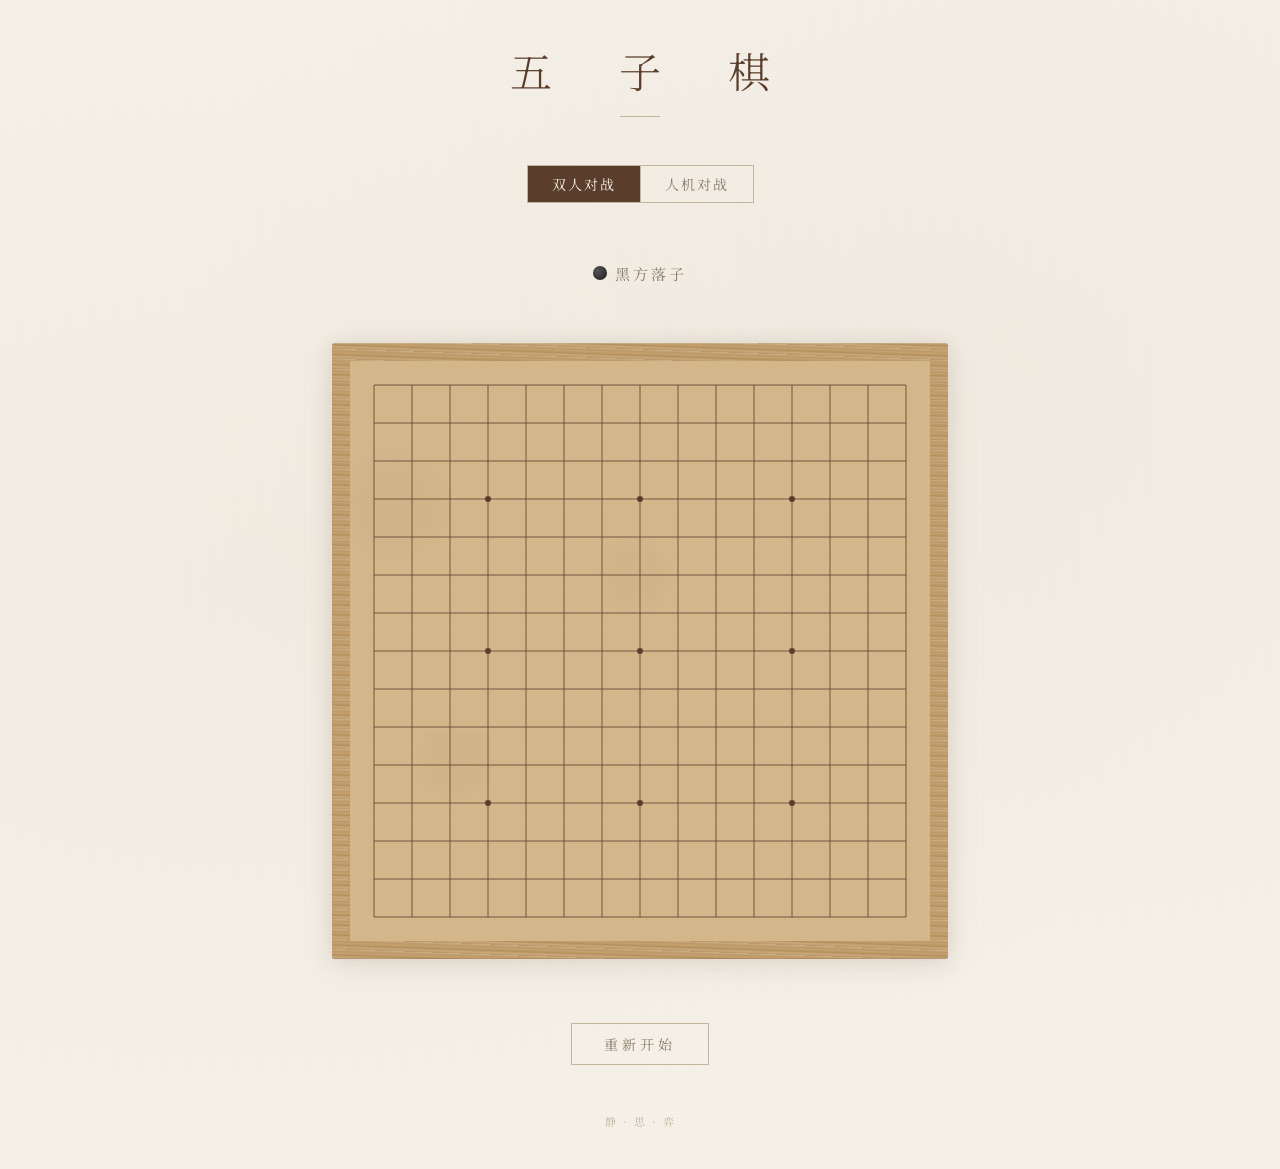
==== design-a.html @ 32b2c245 "添加3种设计风格：东方极简/瑞士网格/现代科技" ====
<!DOCTYPE html>
<html lang="zh-CN">
<head>
<meta charset="UTF-8">
<meta name="viewport" content="width=device-width, initial-scale=1.0">
<title>五子棋</title>
<link href="https://fonts.googleapis.com/css2?family=Noto+Serif+SC:wght@300;400;600&display=swap" rel="stylesheet">
<style>
  *, *::before, *::after { margin: 0; padding: 0; box-sizing: border-box; }

  @keyframes fadeIn {
    from { opacity: 0; transform: translateY(8px); }
    to { opacity: 1; transform: translateY(0); }
  }

  body {
    min-height: 100vh;
    display: flex;
    flex-direction: column;
    align-items: center;
    justify-content: center;
    font-family: 'Noto Serif SC', 'Source Han Serif SC', 'SimSun', serif;
    color: #5a3e2b;
    /* warm rice-paper / xuan paper background */
    background-color: #f5f0e8;
    background-image:
      /* subtle paper fiber texture */
      repeating-linear-gradient(
        0deg,
        transparent,
        transparent 3px,
        rgba(90, 62, 43, 0.008) 3px,
        rgba(90, 62, 43, 0.008) 4px
      ),
      repeating-linear-gradient(
        90deg,
        transparent,
        transparent 5px,
        rgba(90, 62, 43, 0.006) 5px,
        rgba(90, 62, 43, 0.006) 6px
      ),
      /* faint grain */
      radial-gradient(ellipse at 20% 50%, rgba(200, 180, 150, 0.08) 0%, transparent 70%),
      radial-gradient(ellipse at 80% 30%, rgba(180, 160, 130, 0.06) 0%, transparent 60%);
    padding: 40px 20px;
    overflow-x: hidden;
  }

  /* ---- Title ---- */
  .title {
    font-size: 42px;
    font-weight: 300;
    letter-spacing: 28px;
    margin-bottom: 48px;
    color: #5a3e2b;
    text-indent: 28px; /* compensate letter-spacing on last char */
    animation: fadeIn 0.8s ease;
    user-select: none;
    position: relative;
  }
  .title::after {
    content: '';
    display: block;
    width: 40px;
    height: 1px;
    background: #c4b69c;
    margin: 16px auto 0;
  }

  /* ---- Controls ---- */
  .controls {
    display: flex;
    flex-direction: column;
    align-items: center;
    gap: 20px;
    margin-bottom: 36px;
    animation: fadeIn 0.8s ease 0.15s both;
  }

  /* tab-style mode selector */
  .mode-tabs {
    display: flex;
    gap: 0;
    border: 1px solid #c4b69c;
  }
  .mode-tabs button {
    background: transparent;
    border: none;
    padding: 8px 24px;
    font-family: inherit;
    font-size: 14px;
    color: #8a7b6a;
    cursor: pointer;
    letter-spacing: 2px;
    transition: background 0.3s, color 0.3s;
  }
  .mode-tabs button + button {
    border-left: 1px solid #c4b69c;
  }
  .mode-tabs button.active {
    background: #5a3e2b;
    color: #f5f0e8;
  }
  .mode-tabs button:hover:not(.active) {
    background: rgba(90, 62, 43, 0.06);
  }

  .sub-controls {
    display: flex;
    gap: 24px;
    align-items: center;
  }

  select {
    font-family: inherit;
    font-size: 13px;
    color: #5a3e2b;
    background: transparent;
    border: 1px solid #c4b69c;
    padding: 6px 14px;
    letter-spacing: 1px;
    cursor: pointer;
    appearance: none;
    -webkit-appearance: none;
    background-image: url("data:image/svg+xml,%3Csvg xmlns='http://www.w3.org/2000/svg' width='10' height='6'%3E%3Cpath d='M0 0l5 6 5-6z' fill='%23c4b69c'/%3E%3C/svg%3E");
    background-repeat: no-repeat;
    background-position: right 10px center;
    padding-right: 28px;
    transition: border-color 0.3s;
  }
  select:hover { border-color: #8a7b6a; }
  select:focus { outline: none; border-color: #5a3e2b; }

  /* ---- Status ---- */
  .status {
    font-size: 15px;
    font-weight: 400;
    letter-spacing: 3px;
    color: #8a7b6a;
    height: 28px;
    display: flex;
    align-items: center;
    gap: 8px;
    margin-bottom: 28px;
    animation: fadeIn 0.8s ease 0.25s both;
    user-select: none;
  }
  .status .stone-dot {
    width: 14px; height: 14px; border-radius: 50%; display: inline-block;
  }
  .status .stone-dot.black {
    background: radial-gradient(circle at 35% 35%, #555, #1a1a1a);
  }
  .status .stone-dot.white {
    background: radial-gradient(circle at 35% 35%, #fff, #ccc);
    border: 1px solid #c4b69c;
  }
  .status.game-over {
    color: #5a3e2b;
    font-weight: 600;
  }

  /* ---- Board ---- */
  .board-container {
    position: relative;
    padding: 28px;
    animation: fadeIn 0.8s ease 0.35s both;
  }
  /* wood grain border */
  .board-frame {
    padding: 18px;
    background:
      /* horizontal wood grain */
      repeating-linear-gradient(
        2deg,
        #b8956a,
        #c9a87a 2px,
        #b5905f 4px,
        #c4a070 6px,
        #be9868 8px,
        #cbb085 10px
      );
    border-radius: 2px;
    box-shadow:
      0 2px 20px rgba(90, 62, 43, 0.12),
      0 8px 40px rgba(90, 62, 43, 0.06),
      inset 0 1px 0 rgba(255,255,255,0.15),
      inset 0 -1px 0 rgba(0,0,0,0.08);
  }

  canvas {
    display: block;
    cursor: pointer;
    border-radius: 1px;
  }

  /* ---- Restart button ---- */
  .restart-btn {
    margin-top: 36px;
    padding: 10px 32px;
    font-family: inherit;
    font-size: 14px;
    letter-spacing: 4px;
    color: #8a7b6a;
    background: transparent;
    border: 1px solid #c4b69c;
    cursor: pointer;
    transition: color 0.3s, border-color 0.3s;
    animation: fadeIn 0.8s ease 0.45s both;
  }
  .restart-btn:hover {
    color: #5a3e2b;
    border-color: #5a3e2b;
  }

  /* ---- Footer whisper ---- */
  .footer {
    margin-top: 48px;
    font-size: 11px;
    letter-spacing: 2px;
    color: #c4b69c;
    animation: fadeIn 0.8s ease 0.55s both;
    user-select: none;
  }
</style>
</head>
<body>

<div class="title">五 子 棋</div>

<div class="controls">
  <div class="mode-tabs" id="modeTabs">
    <button class="active" data-mode="pvp">双人对战</button>
    <button data-mode="pvc">人机对战</button>
  </div>
  <div class="sub-controls">
    <select id="diffSelect">
      <option value="easy">简单</option>
      <option value="medium" selected>普通</option>
      <option value="hard">困难</option>
    </select>
    <select id="colorSelect">
      <option value="1" selected>执黑先手</option>
      <option value="2">执白后手</option>
    </select>
  </div>
</div>

<div class="status" id="status"><span class="stone-dot black"></span> 黑方落子</div>

<div class="board-container">
  <div class="board-frame">
    <canvas id="board"></canvas>
  </div>
</div>

<button class="restart-btn" id="restartBtn">重新开始</button>

<div class="footer">静 · 思 · 弈</div>

<script>
// ========== Constants ==========
const SIZE = 15, CELL = 38, PAD = 24, STONE_R = 16;
const canvas = document.getElementById('board');
const ctx = canvas.getContext('2d');
const total = CELL * (SIZE - 1) + PAD * 2;
canvas.width = canvas.height = total;

let grid, currentPlayer, gameOver, winLine, hover, aiThinking;

// ========== UI Helpers ==========
function getMode() {
  const active = document.querySelector('.mode-tabs button.active');
  return active ? active.dataset.mode : 'pvp';
}
function getDiff() { return document.getElementById('diffSelect').value; }
function getPlayerColor() { return +document.getElementById('colorSelect').value; }
function getAiColor() { return 3 - getPlayerColor(); }

// Tab mode selector
document.getElementById('modeTabs').addEventListener('click', e => {
  const btn = e.target.closest('button[data-mode]');
  if (!btn) return;
  document.querySelectorAll('.mode-tabs button').forEach(b => b.classList.remove('active'));
  btn.classList.add('active');
  resetGame();
});

document.getElementById('restartBtn').addEventListener('click', resetGame);
document.getElementById('diffSelect').addEventListener('change', resetGame);
document.getElementById('colorSelect').addEventListener('change', resetGame);

function updateModeUI() {
  const isPvc = getMode() === 'pvc';
  document.getElementById('diffSelect').style.display = isPvc ? '' : 'none';
  document.getElementById('colorSelect').style.display = isPvc ? '' : 'none';
}

function updateStatus(msg) {
  const el = document.getElementById('status');
  el.classList.remove('game-over');
  if (msg) {
    el.innerHTML = msg;
    el.classList.add('game-over');
    return;
  }
  const cls = currentPlayer === 1 ? 'black' : 'white';
  const name = currentPlayer === 1 ? '黑方' : '白方';
  el.innerHTML = `<span class="stone-dot ${cls}"></span> ${name}落子`;
}

// ========== Drawing ==========
// Pre-render wood grain board background
function createBoardBg() {
  const bg = document.createElement('canvas');
  bg.width = bg.height = total;
  const bx = bg.getContext('2d');
  // warm wood tone
  bx.fillStyle = '#d4b88c';
  bx.fillRect(0, 0, total, total);
  // grain lines
  for (let y = 0; y < total; y += 2) {
    bx.fillStyle = `rgba(160,120,70,${0.02 + Math.random() * 0.03})`;
    bx.fillRect(0, y, total, 1);
  }
  // knot-like circles (very subtle)
  for (let i = 0; i < 3; i++) {
    const kx = Math.random() * total, ky = Math.random() * total;
    const g = bx.createRadialGradient(kx, ky, 0, kx, ky, 40 + Math.random() * 30);
    g.addColorStop(0, 'rgba(140,100,50,0.04)');
    g.addColorStop(1, 'transparent');
    bx.fillStyle = g;
    bx.fillRect(0, 0, total, total);
  }
  return bg;
}
const boardBg = createBoardBg();

function draw() {
  // board background
  ctx.drawImage(boardBg, 0, 0);

  // grid lines - deep sienna
  ctx.strokeStyle = '#5a3e2b';
  ctx.lineWidth = 0.8;
  for (let i = 0; i < SIZE; i++) {
    const p = PAD + i * CELL;
    ctx.beginPath(); ctx.moveTo(PAD, p); ctx.lineTo(PAD + (SIZE - 1) * CELL, p); ctx.stroke();
    ctx.beginPath(); ctx.moveTo(p, PAD); ctx.lineTo(p, PAD + (SIZE - 1) * CELL); ctx.stroke();
  }

  // star points (hoshi)
  const stars = [3, 7, 11];
  ctx.fillStyle = '#5a3e2b';
  for (const r of stars) for (const c of stars) {
    ctx.beginPath();
    ctx.arc(PAD + c * CELL, PAD + r * CELL, 3, 0, Math.PI * 2);
    ctx.fill();
  }

  // stones
  for (let r = 0; r < SIZE; r++) for (let c = 0; c < SIZE; c++) {
    if (grid[r][c]) drawStone(r, c, grid[r][c], 1);
  }

  // hover preview - ink wash effect
  if (hover && !gameOver && !aiThinking && grid[hover.r][hover.c] === 0) {
    const isPvc = getMode() === 'pvc';
    const showHover = !isPvc || currentPlayer === getPlayerColor();
    if (showHover) {
      const x = PAD + hover.c * CELL, y = PAD + hover.r * CELL;
      // ink wash circle
      const g = ctx.createRadialGradient(x, y, 0, x, y, STONE_R + 4);
      if (currentPlayer === 1) {
        g.addColorStop(0, 'rgba(30, 25, 20, 0.18)');
        g.addColorStop(0.6, 'rgba(30, 25, 20, 0.08)');
        g.addColorStop(1, 'rgba(30, 25, 20, 0)');
      } else {
        g.addColorStop(0, 'rgba(220, 210, 195, 0.3)');
        g.addColorStop(0.6, 'rgba(220, 210, 195, 0.12)');
        g.addColorStop(1, 'rgba(220, 210, 195, 0)');
      }
      ctx.fillStyle = g;
      ctx.beginPath();
      ctx.arc(x, y, STONE_R + 4, 0, Math.PI * 2);
      ctx.fill();
    }
  }

  // win line - subtle warm highlight
  if (winLine) {
    // highlight winning stones
    for (const { r, c } of winLine) {
      const x = PAD + c * CELL, y = PAD + r * CELL;
      ctx.beginPath();
      ctx.arc(x, y, STONE_R + 3, 0, Math.PI * 2);
      ctx.strokeStyle = 'rgba(180, 130, 70, 0.5)';
      ctx.lineWidth = 2;
      ctx.stroke();
    }
    // connecting line
    ctx.strokeStyle = 'rgba(180, 130, 70, 0.35)';
    ctx.lineWidth = 1.5;
    ctx.setLineDash([4, 4]);
    ctx.beginPath();
    const a = winLine[0], b = winLine[winLine.length - 1];
    ctx.moveTo(PAD + a.c * CELL, PAD + a.r * CELL);
    ctx.lineTo(PAD + b.c * CELL, PAD + b.r * CELL);
    ctx.stroke();
    ctx.setLineDash([]);
  }
}

function drawStone(r, c, player, alpha) {
  const x = PAD + c * CELL, y = PAD + r * CELL;
  ctx.globalAlpha = alpha || 1;

  if (player === 1) {
    // Black stone - ink / jade quality
    const grad = ctx.createRadialGradient(x - 5, y - 5, 1, x + 1, y + 1, STONE_R);
    grad.addColorStop(0, '#4a4a4a');
    grad.addColorStop(0.4, '#2a2a2a');
    grad.addColorStop(0.8, '#1a1a1a');
    grad.addColorStop(1, '#111');
    ctx.beginPath(); ctx.arc(x, y, STONE_R, 0, Math.PI * 2);
    ctx.fillStyle = grad; ctx.fill();
    // jade-like shine
    const shine = ctx.createRadialGradient(x - 6, y - 6, 0, x - 4, y - 4, 8);
    shine.addColorStop(0, 'rgba(255,255,255,0.18)');
    shine.addColorStop(1, 'rgba(255,255,255,0)');
    ctx.fillStyle = shine; ctx.fill();
    // subtle edge
    ctx.strokeStyle = 'rgba(0,0,0,0.3)'; ctx.lineWidth = 0.5; ctx.stroke();
  } else {
    // White stone - warm, creamy
    const grad = ctx.createRadialGradient(x - 5, y - 5, 1, x + 1, y + 1, STONE_R);
    grad.addColorStop(0, '#fefefe');
    grad.addColorStop(0.5, '#f0ebe0');
    grad.addColorStop(1, '#ddd5c5');
    ctx.beginPath(); ctx.arc(x, y, STONE_R, 0, Math.PI * 2);
    ctx.fillStyle = grad; ctx.fill();
    // warm glow
    const glow = ctx.createRadialGradient(x - 5, y - 5, 0, x - 3, y - 3, 9);
    glow.addColorStop(0, 'rgba(255,255,255,0.6)');
    glow.addColorStop(1, 'rgba(255,255,255,0)');
    ctx.fillStyle = glow; ctx.fill();
    // soft edge
    ctx.strokeStyle = 'rgba(160,140,110,0.3)'; ctx.lineWidth = 0.5; ctx.stroke();
  }

  ctx.globalAlpha = 1;
}

// ========== Input ==========
function toGrid(e) {
  const rect = canvas.getBoundingClientRect();
  const mx = (e.clientX - rect.left) * (canvas.width / rect.width);
  const my = (e.clientY - rect.top) * (canvas.height / rect.height);
  const c = Math.round((mx - PAD) / CELL);
  const r = Math.round((my - PAD) / CELL);
  if (r < 0 || r >= SIZE || c < 0 || c >= SIZE) return null;
  return { r, c };
}

canvas.addEventListener('mousemove', e => {
  const g = toGrid(e);
  if ((!g && !hover) || (g && hover && g.r === hover.r && g.c === hover.c)) return;
  hover = g; draw();
});
canvas.addEventListener('mouseleave', () => { hover = null; draw(); });

canvas.addEventListener('click', e => {
  if (gameOver || aiThinking) return;
  const g = toGrid(e);
  if (!g || grid[g.r][g.c]) return;
  if (getMode() === 'pvc' && currentPlayer !== getPlayerColor()) return;
  placeStone(g.r, g.c);
});

// ========== Game Logic ==========
function resetGame() {
  grid = Array.from({ length: SIZE }, () => Array(SIZE).fill(0));
  currentPlayer = 1; gameOver = false; winLine = null; hover = null; aiThinking = false;
  updateModeUI();
  updateStatus();
  draw();
  if (getMode() === 'pvc' && getAiColor() === 1) {
    aiThinking = true;
    setTimeout(aiMove, 300);
  }
}

function placeStone(r, c) {
  grid[r][c] = currentPlayer;
  const win = checkWin(r, c, currentPlayer);
  if (win) {
    gameOver = true; winLine = win;
    const name = currentPlayer === 1 ? '黑方' : '白方';
    const cls = currentPlayer === 1 ? 'black' : 'white';
    const extra = (getMode() === 'pvc' && currentPlayer === getAiColor()) ? '（电脑）' : '';
    updateStatus(`<span class="stone-dot ${cls}"></span> ${name}${extra}获胜`);
  } else if (isBoardFull()) {
    gameOver = true;
    updateStatus('平局');
  } else {
    currentPlayer = 3 - currentPlayer;
  }
  draw();
  if (!gameOver && getMode() === 'pvc' && currentPlayer === getAiColor()) {
    aiThinking = true;
    setTimeout(aiMove, 200);
  }
}

// ========== AI Core ==========
const DIRS = [[0,1],[1,0],[1,1],[1,-1]];

function checkWin(r, c, p) {
  for (const [dr, dc] of DIRS) {
    let cells = [{ r, c }];
    for (const sign of [1, -1]) {
      let nr = r + dr * sign, nc = c + dc * sign;
      while (nr >= 0 && nr < SIZE && nc >= 0 && nc < SIZE && grid[nr][nc] === p) {
        if (sign === 1) cells.push({ r: nr, c: nc }); else cells.unshift({ r: nr, c: nc });
        nr += dr * sign; nc += dc * sign;
      }
    }
    if (cells.length >= 5) return cells;
  }
  return null;
}

function isBoardFull() {
  return grid.every(row => row.every(v => v !== 0));
}

function scoreLine(g, p) {
  const opp = 3 - p;
  let score = 0;
  for (const [dr, dc] of DIRS) {
    for (let r = 0; r < SIZE; r++) {
      for (let c = 0; c < SIZE; c++) {
        let mine = 0, blocked = false;
        for (let i = 0; i < 5; i++) {
          const nr = r + dr * i, nc = c + dc * i;
          if (nr < 0 || nr >= SIZE || nc < 0 || nc >= SIZE) { blocked = true; break; }
          if (g[nr][nc] === p) mine++;
          else if (g[nr][nc] === opp) { blocked = true; break; }
        }
        if (blocked || mine === 0) continue;
        const beforeR = r - dr, beforeC = c - dc;
        const afterR = r + dr * 5, afterC = c + dc * 5;
        const beforeOpen = beforeR >= 0 && beforeR < SIZE && beforeC >= 0 && beforeC < SIZE && g[beforeR][beforeC] === 0;
        const afterOpen = afterR >= 0 && afterR < SIZE && afterC >= 0 && afterC < SIZE && g[afterR][afterC] === 0;
        if (!beforeOpen && !afterOpen) continue;
        const openEnds = (beforeOpen ? 1 : 0) + (afterOpen ? 1 : 0);
        score += patternScore(mine, openEnds);
      }
    }
  }
  return score;
}

function patternScore(count, openEnds) {
  if (count >= 5) return 1000000;
  if (count === 4) return openEnds === 2 ? 500000 : 50000;
  if (count === 3) return openEnds === 2 ? 50000 : 5000;
  if (count === 2) return openEnds === 2 ? 5000 : 500;
  if (count === 1) return openEnds === 2 ? 500 : 50;
  return 0;
}

function evaluate(aiColor) {
  const humanColor = 3 - aiColor;
  return scoreLine(grid, aiColor) - scoreLine(grid, humanColor) * 1.2;
}

function getCandidates(range) {
  const candidates = new Set();
  let hasStone = false;
  for (let r = 0; r < SIZE; r++) for (let c = 0; c < SIZE; c++) {
    if (grid[r][c]) {
      hasStone = true;
      for (let dr = -range; dr <= range; dr++) for (let dc = -range; dc <= range; dc++) {
        const nr = r + dr, nc = c + dc;
        if (nr >= 0 && nr < SIZE && nc >= 0 && nc < SIZE && grid[nr][nc] === 0) {
          candidates.add(nr * SIZE + nc);
        }
      }
    }
  }
  if (!hasStone) return [{ r: 7, c: 7 }];
  return [...candidates].map(idx => ({ r: Math.floor(idx / SIZE), c: idx % SIZE }));
}

function quickScore(r, c, aiColor) {
  grid[r][c] = aiColor;
  const atk = scoreLine(grid, aiColor);
  grid[r][c] = 3 - aiColor;
  const def = scoreLine(grid, 3 - aiColor);
  grid[r][c] = 0;
  return atk + def;
}

function minimax(depth, alpha, beta, isMaximizing, aiColor) {
  if (depth === 0) return evaluate(aiColor);
  const candidates = getCandidates(1);
  if (candidates.length === 0) return evaluate(aiColor);

  candidates.sort((a, b) =>
    quickScore(b.r, b.c, aiColor) - quickScore(a.r, a.c, aiColor)
  );
  const limit = depth >= 2 ? 12 : 20;
  const moves = candidates.slice(0, limit);

  if (isMaximizing) {
    let maxEval = -Infinity;
    for (const { r, c } of moves) {
      grid[r][c] = aiColor;
      if (checkWin(r, c, aiColor)) { grid[r][c] = 0; return 1000000 + depth; }
      const ev = minimax(depth - 1, alpha, beta, false, aiColor);
      grid[r][c] = 0;
      maxEval = Math.max(maxEval, ev);
      alpha = Math.max(alpha, ev);
      if (beta <= alpha) break;
    }
    return maxEval;
  } else {
    const humanColor = 3 - aiColor;
    let minEval = Infinity;
    for (const { r, c } of moves) {
      grid[r][c] = humanColor;
      if (checkWin(r, c, humanColor)) { grid[r][c] = 0; return -1000000 - depth; }
      const ev = minimax(depth - 1, alpha, beta, true, aiColor);
      grid[r][c] = 0;
      minEval = Math.min(minEval, ev);
      beta = Math.min(beta, ev);
      if (beta <= alpha) break;
    }
    return minEval;
  }
}

function aiMove() {
  const aiColor = getAiColor();
  const diff = getDiff();
  let depth, range;
  if (diff === 'easy') { depth = 1; range = 2; }
  else if (diff === 'medium') { depth = 2; range = 1; }
  else { depth = 3; range = 1; }

  const candidates = getCandidates(range);
  let bestScore = -Infinity, bestMove = candidates[0];

  // check instant win or block
  for (const { r, c } of candidates) {
    grid[r][c] = aiColor;
    if (checkWin(r, c, aiColor)) { grid[r][c] = 0; bestMove = { r, c }; bestScore = Infinity; break; }
    grid[r][c] = 0;
  }
  if (bestScore < Infinity) {
    for (const { r, c } of candidates) {
      grid[r][c] = 3 - aiColor;
      if (checkWin(r, c, 3 - aiColor)) { grid[r][c] = 0; bestMove = { r, c }; break; }
      grid[r][c] = 0;
    }
  }

  if (bestScore < Infinity) {
    candidates.sort((a, b) =>
      quickScore(b.r, b.c, aiColor) - quickScore(a.r, a.c, aiColor)
    );
    const limit = diff === 'hard' ? 15 : (diff === 'medium' ? 12 : 10);
    const moves = candidates.slice(0, limit);

    for (const { r, c } of moves) {
      grid[r][c] = aiColor;
      if (checkWin(r, c, aiColor)) { grid[r][c] = 0; bestMove = { r, c }; break; }
      const score = minimax(depth - 1, -Infinity, Infinity, false, aiColor);
      grid[r][c] = 0;
      if (score > bestScore) { bestScore = score; bestMove = { r, c }; }
    }
  }

  aiThinking = false;
  placeStone(bestMove.r, bestMove.c);
}

// ========== Init ==========
resetGame();
</script>
</body>
</html>
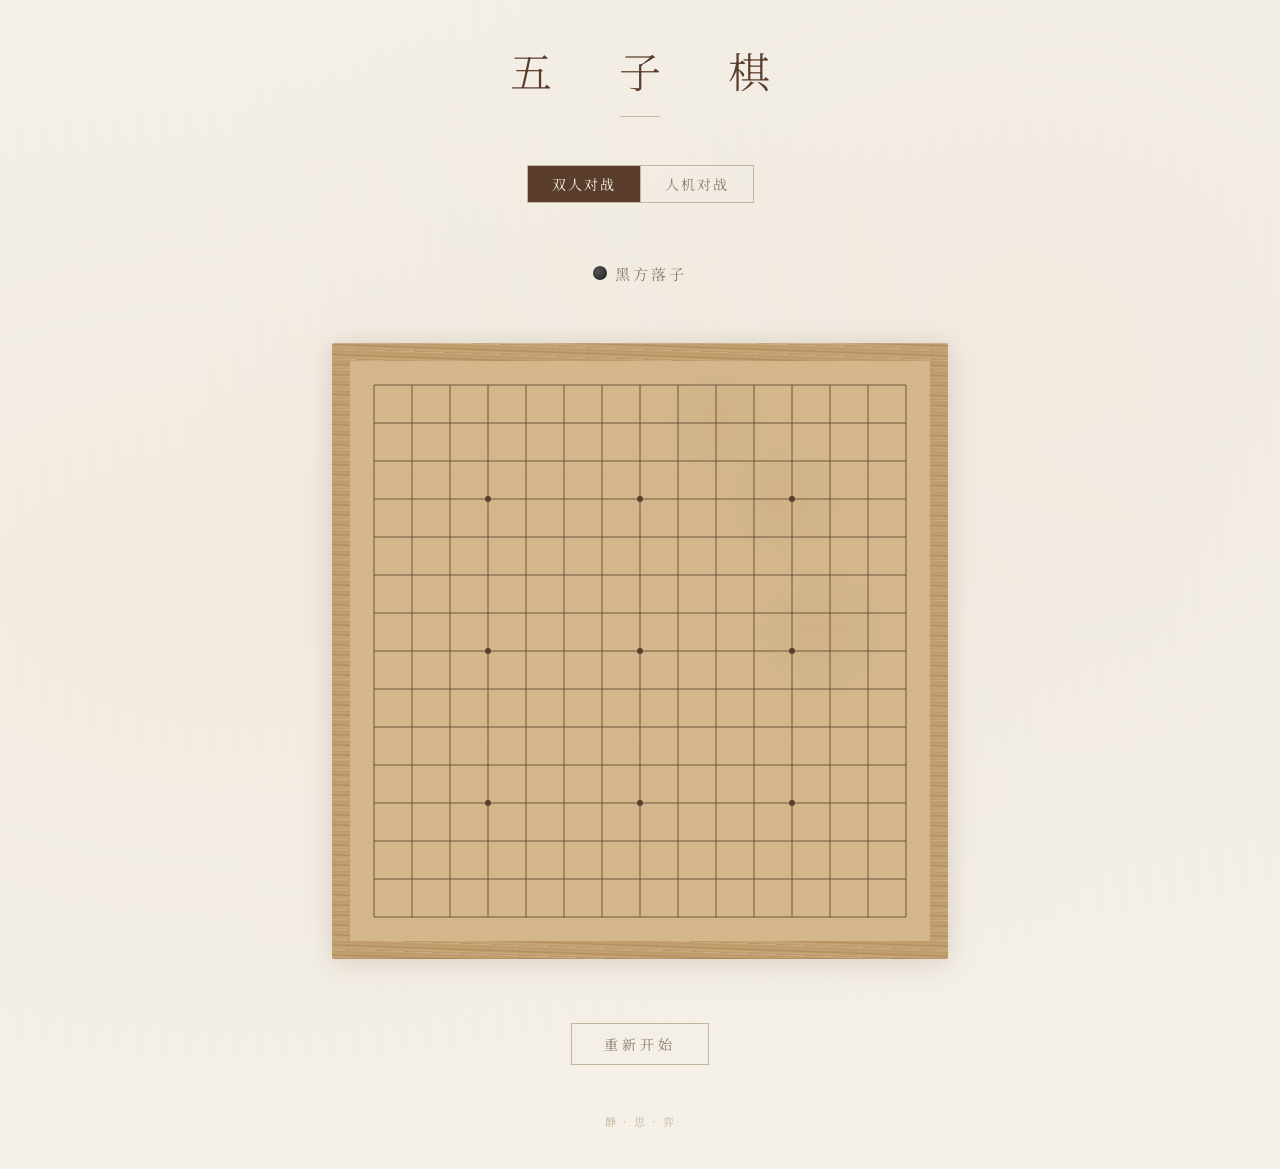
==== commit 1c5e5abe: "增强三个设计方案的胜利动画效果" ====
--- a/design-a.html
+++ b/design-a.html
@@ -267,6 +267,11 @@
 canvas.width = canvas.height = total;
 
 let grid, currentPlayer, gameOver, winLine, hover, aiThinking;
+// Win animation state
+let winAnimStart = 0;       // timestamp when win animation started
+let winParticles = [];       // ink wash particles
+let inkDrops = [];           // ink splatter drops
+let animFrameId = null;      // rAF handle
 
 // ========== UI Helpers ==========
 function getMode() {
@@ -358,9 +363,33 @@
     ctx.fill();
   }
 
-  // stones
+  // stones (with breathing animation for winning stones)
+  const elapsed = winAnimStart ? (Date.now() - winAnimStart) / 1000 : 999;
+  const isAnimActive = winAnimStart && elapsed < 3.5;
+
   for (let r = 0; r < SIZE; r++) for (let c = 0; c < SIZE; c++) {
-    if (grid[r][c]) drawStone(r, c, grid[r][c], 1);
+    if (!grid[r][c]) continue;
+    // Check if this stone is a winning stone for breathing effect
+    let breathScale = 1;
+    if (isAnimActive && winLine) {
+      const idx = winLine.findIndex(s => s.r === r && s.c === c);
+      if (idx >= 0) {
+        const delay = idx * 0.06;
+        const t = Math.max(0, elapsed - delay);
+        breathScale = 1 + 0.12 * Math.sin(t * 3.5 * Math.PI);
+      }
+    }
+    if (breathScale !== 1) {
+      const x = PAD + c * CELL, y = PAD + r * CELL;
+      ctx.save();
+      ctx.translate(x, y);
+      ctx.scale(breathScale, breathScale);
+      ctx.translate(-x, -y);
+      drawStone(r, c, grid[r][c], 1);
+      ctx.restore();
+    } else {
+      drawStone(r, c, grid[r][c], 1);
+    }
   }
 
   // hover preview - ink wash effect
@@ -387,28 +416,210 @@
     }
   }
 
-  // win line - subtle warm highlight
+  // ===== Win animation or static win display =====
   if (winLine) {
-    // highlight winning stones
-    for (const { r, c } of winLine) {
-      const x = PAD + c * CELL, y = PAD + r * CELL;
+    if (isAnimActive) {
+      // 1. Calligraphy line animation (brush stroke from first to last)
+      const lineProgress = Math.min(1, elapsed / 1.2); // 1.2s to draw full line
+      if (lineProgress > 0) {
+        const a = winLine[0], b = winLine[winLine.length - 1];
+        const x1 = PAD + a.c * CELL, y1 = PAD + a.r * CELL;
+        const x2 = PAD + b.c * CELL, y2 = PAD + b.r * CELL;
+        const cx = x1 + (x2 - x1) * lineProgress;
+        const cy = y1 + (y2 - y1) * lineProgress;
+
+        // Main brush stroke
+        ctx.save();
+        ctx.strokeStyle = 'rgba(180, 130, 70, 0.6)';
+        ctx.lineWidth = 3;
+        ctx.lineCap = 'round';
+        ctx.beginPath();
+        ctx.moveTo(x1, y1);
+        ctx.lineTo(cx, cy);
+        ctx.stroke();
+        // Brush tip (thicker at the end, like a real brush)
+        if (lineProgress < 1) {
+          const tipGrad = ctx.createRadialGradient(cx, cy, 0, cx, cy, 5);
+          tipGrad.addColorStop(0, 'rgba(180, 130, 70, 0.7)');
+          tipGrad.addColorStop(1, 'rgba(180, 130, 70, 0)');
+          ctx.fillStyle = tipGrad;
+          ctx.beginPath();
+          ctx.arc(cx, cy, 5, 0, Math.PI * 2);
+          ctx.fill();
+        }
+        ctx.restore();
+      }
+
+      // Highlight winning stones with golden glow
+      for (const { r, c } of winLine) {
+        const x = PAD + c * CELL, y = PAD + r * CELL;
+        const glowAlpha = 0.2 + 0.15 * Math.sin(elapsed * 4);
+        ctx.beginPath();
+        ctx.arc(x, y, STONE_R + 3, 0, Math.PI * 2);
+        ctx.strokeStyle = `rgba(180, 130, 70, ${glowAlpha})`;
+        ctx.lineWidth = 2;
+        ctx.stroke();
+      }
+
+      // 2. Ink particles burst from winning stones
+      updateAndDrawParticles(elapsed);
+
+      // 3. Ink drops splatter
+      updateAndDrawInkDrops(elapsed);
+
+      // 4. Giant "胜" character
+      drawShengCharacter(elapsed);
+
+      // Continue animation loop
+      if (animFrameId) cancelAnimationFrame(animFrameId);
+      animFrameId = requestAnimationFrame(draw);
+    } else {
+      // Static post-animation state: subtle golden highlight
+      for (const { r, c } of winLine) {
+        const x = PAD + c * CELL, y = PAD + r * CELL;
+        ctx.beginPath();
+        ctx.arc(x, y, STONE_R + 3, 0, Math.PI * 2);
+        ctx.strokeStyle = 'rgba(180, 130, 70, 0.4)';
+        ctx.lineWidth = 2;
+        ctx.stroke();
+      }
+      // Thin connecting line
+      const a = winLine[0], b = winLine[winLine.length - 1];
+      ctx.strokeStyle = 'rgba(180, 130, 70, 0.3)';
+      ctx.lineWidth = 1.5;
+      ctx.setLineDash([4, 4]);
       ctx.beginPath();
-      ctx.arc(x, y, STONE_R + 3, 0, Math.PI * 2);
-      ctx.strokeStyle = 'rgba(180, 130, 70, 0.5)';
-      ctx.lineWidth = 2;
+      ctx.moveTo(PAD + a.c * CELL, PAD + a.r * CELL);
+      ctx.lineTo(PAD + b.c * CELL, PAD + b.r * CELL);
       ctx.stroke();
-    }
-    // connecting line
-    ctx.strokeStyle = 'rgba(180, 130, 70, 0.35)';
-    ctx.lineWidth = 1.5;
-    ctx.setLineDash([4, 4]);
+      ctx.setLineDash([]);
+    }
+  }
+}
+
+// ===== Win Animation: Ink Particles =====
+function initWinParticles() {
+  winParticles = [];
+  inkDrops = [];
+  if (!winLine) return;
+
+  // Burst particles from each winning stone
+  for (const { r, c } of winLine) {
+    const cx = PAD + c * CELL, cy = PAD + r * CELL;
+    const count = 20 + Math.floor(Math.random() * 10);
+    for (let i = 0; i < count; i++) {
+      const angle = Math.random() * Math.PI * 2;
+      const speed = 30 + Math.random() * 80;
+      const isBlack = Math.random() < 0.5;
+      winParticles.push({
+        x: cx, y: cy,
+        vx: Math.cos(angle) * speed,
+        vy: Math.sin(angle) * speed,
+        life: 0.8 + Math.random() * 1.2, // seconds
+        maxLife: 0.8 + Math.random() * 1.2,
+        size: 1.5 + Math.random() * 3,
+        color: isBlack ? 'rgba(20,18,15,' : 'rgba(220,210,195,'
+      });
+    }
+  }
+
+  // Ink splatter drops at random positions
+  for (let i = 0; i < 12; i++) {
+    inkDrops.push({
+      x: PAD + Math.random() * CELL * (SIZE - 1),
+      y: PAD + Math.random() * CELL * (SIZE - 1),
+      size: 3 + Math.random() * 12,
+      life: 2.0 + Math.random() * 1.0,
+      maxLife: 2.0 + Math.random() * 1.0,
+      delay: Math.random() * 0.8,
+      isBlack: Math.random() < 0.6
+    });
+  }
+}
+
+function updateAndDrawParticles(elapsed) {
+  const dt = 1 / 60; // approximate frame delta
+  for (const p of winParticles) {
+    p.life -= dt;
+    if (p.life <= 0) continue;
+    p.x += p.vx * dt;
+    p.y += p.vy * dt;
+    p.vx *= 0.97; // gentle friction
+    p.vy *= 0.97;
+    p.vy += 8 * dt; // slight gravity
+
+    const alpha = (p.life / p.maxLife) * 0.5;
+    ctx.fillStyle = p.color + alpha + ')';
     ctx.beginPath();
-    const a = winLine[0], b = winLine[winLine.length - 1];
-    ctx.moveTo(PAD + a.c * CELL, PAD + a.r * CELL);
-    ctx.lineTo(PAD + b.c * CELL, PAD + b.r * CELL);
-    ctx.stroke();
-    ctx.setLineDash([]);
-  }
+    ctx.arc(p.x, p.y, p.size * (p.life / p.maxLife), 0, Math.PI * 2);
+    ctx.fill();
+  }
+  // Remove dead particles
+  winParticles = winParticles.filter(p => p.life > 0);
+}
+
+function updateAndDrawInkDrops(elapsed) {
+  for (const d of inkDrops) {
+    if (elapsed < d.delay) continue;
+    const age = elapsed - d.delay;
+    const t = Math.min(1, age / 0.3); // expand over 0.3s
+    const fade = Math.max(0, 1 - (age - 0.3) / (d.maxLife - 0.3));
+    if (fade <= 0) continue;
+
+    const alpha = fade * 0.2;
+    const color = d.isBlack ? `rgba(20,18,15,${alpha})` : `rgba(200,185,160,${alpha})`;
+    // Main drop
+    ctx.fillStyle = color;
+    ctx.beginPath();
+    ctx.arc(d.x, d.y, d.size * t, 0, Math.PI * 2);
+    ctx.fill();
+
+    // Tiny satellite splatters
+    if (t > 0.5) {
+      for (let j = 0; j < 3; j++) {
+        const ang = (j / 3) * Math.PI * 2 + d.size;
+        const dist = d.size * 1.3 * t;
+        ctx.beginPath();
+        ctx.arc(d.x + Math.cos(ang) * dist, d.y + Math.sin(ang) * dist, d.size * 0.2 * t, 0, Math.PI * 2);
+        ctx.fill();
+      }
+    }
+  }
+}
+
+function drawShengCharacter(elapsed) {
+  // "胜" appears at 0.5s, fades in over 0.6s, holds, fades out starting at 2.5s
+  const fadeInStart = 0.5;
+  const fadeInEnd = 1.1;
+  const fadeOutStart = 2.5;
+  const fadeOutEnd = 3.5;
+
+  let alpha = 0;
+  if (elapsed < fadeInStart) {
+    alpha = 0;
+  } else if (elapsed < fadeInEnd) {
+    alpha = (elapsed - fadeInStart) / (fadeInEnd - fadeInStart) * 0.18;
+  } else if (elapsed < fadeOutStart) {
+    alpha = 0.18;
+  } else if (elapsed < fadeOutEnd) {
+    alpha = 0.18 * (1 - (elapsed - fadeOutStart) / (fadeOutEnd - fadeOutStart));
+  }
+
+  if (alpha <= 0) return;
+
+  const cx = total / 2, cy = total / 2;
+  ctx.save();
+  ctx.globalAlpha = alpha;
+  ctx.font = `${total * 0.55}px 'Noto Serif SC', 'Source Han Serif SC', 'SimSun', serif`;
+  ctx.textAlign = 'center';
+  ctx.textBaseline = 'middle';
+  // Ink wash style: very dark with slight blur
+  ctx.fillStyle = '#2a2018';
+  ctx.shadowColor = 'rgba(20,15,10,0.3)';
+  ctx.shadowBlur = 12;
+  ctx.fillText('胜', cx, cy);
+  ctx.shadowBlur = 0;
+  ctx.restore();
 }
 
 function drawStone(r, c, player, alpha) {
@@ -481,6 +692,9 @@
 function resetGame() {
   grid = Array.from({ length: SIZE }, () => Array(SIZE).fill(0));
   currentPlayer = 1; gameOver = false; winLine = null; hover = null; aiThinking = false;
+  // Clear win animation state
+  winAnimStart = 0; winParticles = []; inkDrops = [];
+  if (animFrameId) { cancelAnimationFrame(animFrameId); animFrameId = null; }
   updateModeUI();
   updateStatus();
   draw();
@@ -495,6 +709,8 @@
   const win = checkWin(r, c, currentPlayer);
   if (win) {
     gameOver = true; winLine = win;
+    winAnimStart = Date.now();
+    initWinParticles();
     const name = currentPlayer === 1 ? '黑方' : '白方';
     const cls = currentPlayer === 1 ? 'black' : 'white';
     const extra = (getMode() === 'pvc' && currentPlayer === getAiColor()) ? '（电脑）' : '';
